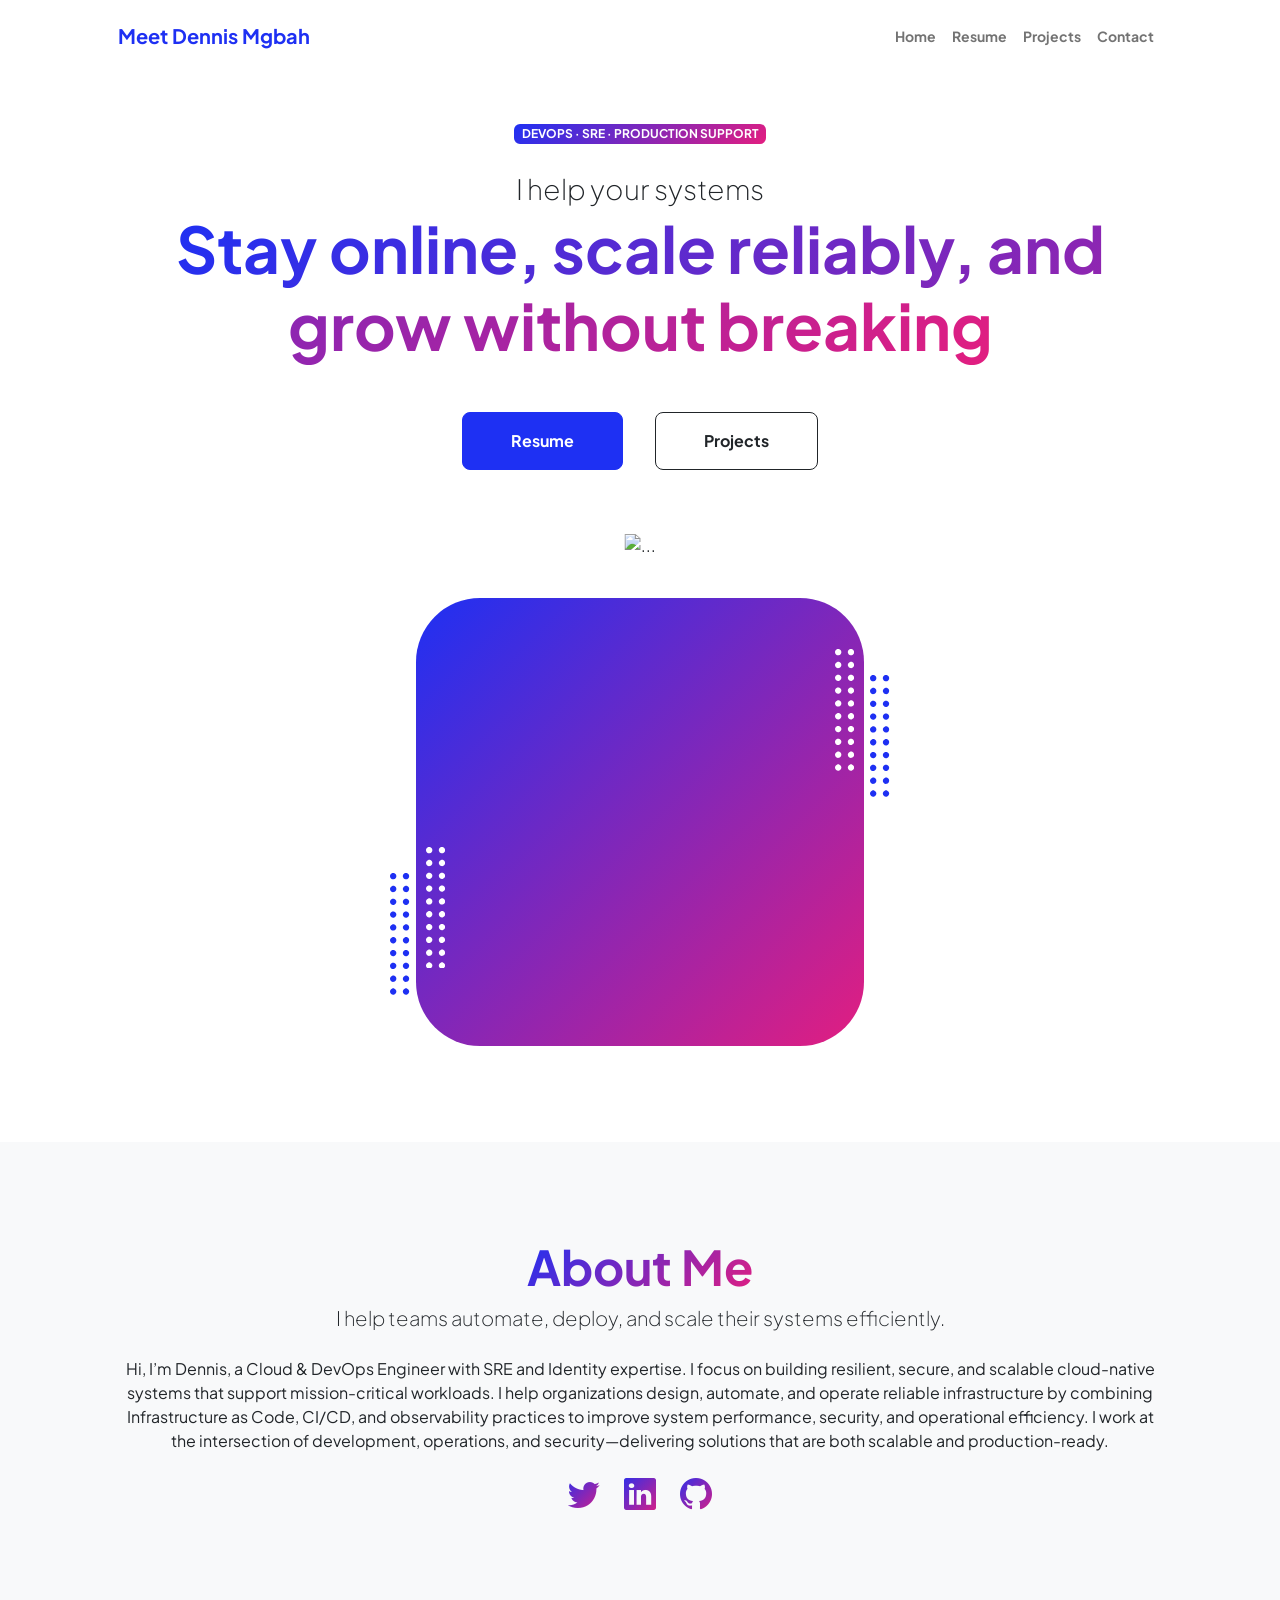
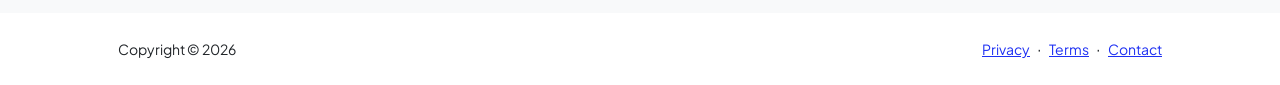
==== index.html @ 08bc6712 "Portfolio web-site init" ====
<!DOCTYPE html>
<html lang="en">
    <head>
        <meta charset="utf-8" />
        <meta name="viewport" content="width=device-width, initial-scale=1, shrink-to-fit=no" />
        <meta name="description" content="" />
        <meta name="author" content="" />
        <title>Personal - Start Bootstrap Theme</title>
        <!-- Favicon-->
        <link rel="icon" type="image/x-icon" href="assets/favicon.ico" />
        <!-- Custom Google font-->
        <link rel="preconnect" href="https://fonts.googleapis.com" />
        <link rel="preconnect" href="https://fonts.gstatic.com" crossorigin />
        <link href="https://fonts.googleapis.com/css2?family=Plus+Jakarta+Sans:wght@100;200;300;400;500;600;700;800;900&amp;display=swap" rel="stylesheet" />
        <!-- Bootstrap icons-->
        <link href="https://cdn.jsdelivr.net/npm/bootstrap-icons@1.8.1/font/bootstrap-icons.css" rel="stylesheet" />
        <!-- Core theme CSS (includes Bootstrap)-->
        <link href="css/styles.css" rel="stylesheet" />
    </head>

    <body class="d-flex flex-column h-100">
        <main class="flex-shrink-0">
            <!-- Navigation-->
            <nav class="navbar navbar-expand-lg navbar-light bg-white py-3">
                <div class="container px-5">
                    <a class="navbar-brand" href="index.html"><span class="fw-bolder text-primary">Meet Dennis Mgbah</span></a>
                    <button class="navbar-toggler" type="button" data-bs-toggle="collapse" data-bs-target="#navbarSupportedContent" aria-controls="navbarSupportedContent" aria-expanded="false" aria-label="Toggle navigation"><span class="navbar-toggler-icon"></span></button>
                    <div class="collapse navbar-collapse" id="navbarSupportedContent">
                        <ul class="navbar-nav ms-auto mb-2 mb-lg-0 small fw-bolder">
                            <li class="nav-item"><a class="nav-link" href="index.html">Home</a></li>
                            <!-- <li class="nav-item"><a class="nav-link" href="resume.html">Resume</a></li> -->
                            <li class="nav-item"><a class="nav-link" href="assets/resume.pdf" target="_blank" rel="noopener noreferrer">Resume</a></li>
                            <li class="nav-item"><a class="nav-link" href="projects.html">Projects</a></li>
                            <!-- <li class="nav-item"><a class="nav-link" href="contact.html">Contact</a></li> -->
                            <li class="nav-item"><a class="nav-link"  href="mailto:dennismgbah@gmail.com?subject=DevOps%20/%20SRE%20Opportunity&body=Hi%20there,%0D%0A%0D%0AI%20came%20across%20your%20portfolio%20and%20would%20like%20to%20connect%20regarding%20DevOps/SRE%20opportunities.%0D%0A%0D%0ARegards,">Contact</a></li>
                        </ul>
                    </div>
                </div>
            </nav>

            <!-- Header-->
            <header class="py-5">
                <div class="container px-5 pb-5">
                    <div class="row gx-5 align-items-center">
                        <div class="col-xxl-5">
                            <!-- Header text content-->
                            <div class="text-center text-xxl-start">
                                <div class="badge bg-gradient-primary-to-secondary text-white mb-4"><div class="text-uppercase">DevOps &middot; SRE &middot; Production Support</div></div>
                                <div class="fs-3 fw-light text-muted">I help your systems</div>
                                <h1 class="display-3 fw-bolder mb-5"><span class="text-gradient d-inline">Stay online, scale reliably, and grow without breaking</span></h1>
                                <div class="d-grid gap-3 d-sm-flex justify-content-sm-center justify-content-xxl-start mb-3">
                                    <a class="btn btn-primary btn-lg px-5 py-3 me-sm-3 fs-6 fw-bolder" href="assets/resume.pdf" target="_blank" rel="noopener noreferrer">Resume</a>
                                    <a class="btn btn-outline-dark btn-lg px-5 py-3 fs-6 fw-bolder" href="projects.html">Projects</a>
                                </div>
                            </div>
                        </div>
                        <div class="col-xxl-7">
                            <!-- Header profile picture-->
                            <div class="d-flex justify-content-center mt-5 mt-xxl-0">
                                <div class="profile bg-gradient-primary-to-secondary">

                                    <img class="profile-img" src="assets/profile.png" alt="..." />
                                    <div class="dots-1">
                                        <!-- SVG Dots-->
                                        <svg version="1.1" xmlns="http://www.w3.org/2000/svg" xmlns:xlink="http://www.w3.org/1999/xlink" x="0px" y="0px" viewBox="0 0 191.6 1215.4" style="enable-background: new 0 0 191.6 1215.4" xml:space="preserve">
                                            <g transform="translate(0.000000,1280.000000) scale(0.100000,-0.100000)">
                                                <path d="M227.7,12788.6c-105-35-200-141-222-248c-43-206,163-412,369-369c155,32,275,190,260,339c-11,105-90,213-190,262        C383.7,12801.6,289.7,12808.6,227.7,12788.6z"></path>
                                                <path d="M1507.7,12788.6c-151-50-253-216-222-362c25-119,136-230,254-255c194-41,395,142,375,339c-11,105-90,213-190,262        C1663.7,12801.6,1569.7,12808.6,1507.7,12788.6z"></path>
                                                <path d="M227.7,11508.6c-105-35-200-141-222-248c-43-206,163-412,369-369c155,32,275,190,260,339c-11,105-90,213-190,262        C383.7,11521.6,289.7,11528.6,227.7,11508.6z"></path>
                                                <path d="M1507.7,11508.6c-151-50-253-216-222-362c25-119,136-230,254-255c194-41,395,142,375,339c-11,105-90,213-190,262        C1663.7,11521.6,1569.7,11528.6,1507.7,11508.6z"></path>
                                                <path d="M227.7,10228.6c-105-35-200-141-222-248c-43-206,163-412,369-369c155,32,275,190,260,339c-11,105-90,213-190,262        C383.7,10241.6,289.7,10248.6,227.7,10228.6z"></path>
                                                <path d="M1507.7,10228.6c-105-35-200-141-222-248c-43-206,163-412,369-369c155,32,275,190,260,339c-11,105-90,213-190,262        C1663.7,10241.6,1569.7,10248.6,1507.7,10228.6z"></path>
                                                <path d="M227.7,8948.6c-105-35-200-141-222-248c-43-206,163-412,369-369c155,32,275,190,260,339c-11,105-90,213-190,262        C383.7,8961.6,289.7,8968.6,227.7,8948.6z"></path>
                                                <path d="M1507.7,8948.6c-105-35-200-141-222-248c-43-206,163-412,369-369c155,32,275,190,260,339c-11,105-90,213-190,262        C1663.7,8961.6,1569.7,8968.6,1507.7,8948.6z"></path>
                                                <path d="M227.7,7668.6c-105-35-200-141-222-248c-43-206,163-412,369-369c155,32,275,190,260,339c-11,105-90,213-190,262        C383.7,7681.6,289.7,7688.6,227.7,7668.6z"></path>
                                                <path d="M1507.7,7668.6c-105-35-200-141-222-248c-43-206,163-412,369-369c155,32,275,190,260,339c-11,105-90,213-190,262        C1663.7,7681.6,1569.7,7688.6,1507.7,7668.6z"></path>
                                                <path d="M227.7,6388.6c-105-35-200-141-222-248c-43-206,163-412,369-369c155,32,275,190,260,339c-11,105-90,213-190,262        C383.7,6401.6,289.7,6408.6,227.7,6388.6z"></path>
                                                <path d="M1507.7,6388.6c-105-35-200-141-222-248c-43-206,163-412,369-369c155,32,275,190,260,339c-11,105-90,213-190,262        C1663.7,6401.6,1569.7,6408.6,1507.7,6388.6z"></path>
                                                <path d="M227.7,5108.6c-105-35-200-141-222-248c-43-206,163-412,369-369c155,32,275,190,260,339c-11,105-90,213-190,262        C383.7,5121.6,289.7,5128.6,227.7,5108.6z"></path>
                                                <path d="M1507.7,5108.6c-105-35-200-141-222-248c-43-206,163-412,369-369c155,32,275,190,260,339c-11,105-90,213-190,262        C1663.7,5121.6,1569.7,5128.6,1507.7,5108.6z"></path>
                                                <path d="M227.7,3828.6c-105-35-200-141-222-248c-43-206,163-412,369-369c155,32,275,190,260,339c-11,105-90,213-190,262        C383.7,3841.6,289.7,3848.6,227.7,3828.6z"></path>
                                                <path d="M1507.7,3828.6c-105-35-200-141-222-248c-43-206,163-412,369-369c155,32,275,190,260,339c-11,105-90,213-190,262        C1663.7,3841.6,1569.7,3848.6,1507.7,3828.6z"></path>
                                                <path d="M227.7,2548.6c-105-35-200-141-222-248c-43-206,163-412,369-369c155,32,275,190,260,339c-11,105-90,213-190,262        C383.7,2561.6,289.7,2568.6,227.7,2548.6z"></path>
                                                <path d="M1507.7,2548.6c-105-35-200-141-222-248c-43-206,163-412,369-369c155,32,275,190,260,339c-11,105-90,213-190,262        C1663.7,2561.6,1569.7,2568.6,1507.7,2548.6z"></path>
                                                <path d="M227.7,1268.6c-105-35-200-141-222-248c-43-206,163-412,369-369c155,32,275,190,260,339c-11,105-90,213-190,262        C383.7,1281.6,289.7,1288.6,227.7,1268.6z"></path>
                                                <path d="M1507.7,1268.6c-105-35-200-141-222-248c-43-206,163-412,369-369c155,32,275,190,260,339c-11,105-90,213-190,262        C1663.7,1281.6,1569.7,1288.6,1507.7,1268.6z"></path>
                                            </g>
                                        </svg>
                                        <!-- END of SVG dots-->
                                    </div>
                                    <div class="dots-2">
                                        <!-- SVG Dots-->
                                        <svg version="1.1" xmlns="http://www.w3.org/2000/svg" xmlns:xlink="http://www.w3.org/1999/xlink" x="0px" y="0px" viewBox="0 0 191.6 1215.4" style="enable-background: new 0 0 191.6 1215.4" xml:space="preserve">
                                            <g transform="translate(0.000000,1280.000000) scale(0.100000,-0.100000)">
                                                <path d="M227.7,12788.6c-105-35-200-141-222-248c-43-206,163-412,369-369c155,32,275,190,260,339c-11,105-90,213-190,262        C383.7,12801.6,289.7,12808.6,227.7,12788.6z"></path>
                                                <path d="M1507.7,12788.6c-151-50-253-216-222-362c25-119,136-230,254-255c194-41,395,142,375,339c-11,105-90,213-190,262        C1663.7,12801.6,1569.7,12808.6,1507.7,12788.6z"></path>
                                                <path d="M227.7,11508.6c-105-35-200-141-222-248c-43-206,163-412,369-369c155,32,275,190,260,339c-11,105-90,213-190,262        C383.7,11521.6,289.7,11528.6,227.7,11508.6z"></path>
                                                <path d="M1507.7,11508.6c-151-50-253-216-222-362c25-119,136-230,254-255c194-41,395,142,375,339c-11,105-90,213-190,262        C1663.7,11521.6,1569.7,11528.6,1507.7,11508.6z"></path>
                                                <path d="M227.7,10228.6c-105-35-200-141-222-248c-43-206,163-412,369-369c155,32,275,190,260,339c-11,105-90,213-190,262        C383.7,10241.6,289.7,10248.6,227.7,10228.6z"></path>
                                                <path d="M1507.7,10228.6c-105-35-200-141-222-248c-43-206,163-412,369-369c155,32,275,190,260,339c-11,105-90,213-190,262        C1663.7,10241.6,1569.7,10248.6,1507.7,10228.6z"></path>
                                                <path d="M227.7,8948.6c-105-35-200-141-222-248c-43-206,163-412,369-369c155,32,275,190,260,339c-11,105-90,213-190,262        C383.7,8961.6,289.7,8968.6,227.7,8948.6z"></path>
                                                <path d="M1507.7,8948.6c-105-35-200-141-222-248c-43-206,163-412,369-369c155,32,275,190,260,339c-11,105-90,213-190,262        C1663.7,8961.6,1569.7,8968.6,1507.7,8948.6z"></path>
                                                <path d="M227.7,7668.6c-105-35-200-141-222-248c-43-206,163-412,369-369c155,32,275,190,260,339c-11,105-90,213-190,262        C383.7,7681.6,289.7,7688.6,227.7,7668.6z"></path>
                                                <path d="M1507.7,7668.6c-105-35-200-141-222-248c-43-206,163-412,369-369c155,32,275,190,260,339c-11,105-90,213-190,262        C1663.7,7681.6,1569.7,7688.6,1507.7,7668.6z"></path>
                                                <path d="M227.7,6388.6c-105-35-200-141-222-248c-43-206,163-412,369-369c155,32,275,190,260,339c-11,105-90,213-190,262        C383.7,6401.6,289.7,6408.6,227.7,6388.6z"></path>
                                                <path d="M1507.7,6388.6c-105-35-200-141-222-248c-43-206,163-412,369-369c155,32,275,190,260,339c-11,105-90,213-190,262        C1663.7,6401.6,1569.7,6408.6,1507.7,6388.6z"></path>
                                                <path d="M227.7,5108.6c-105-35-200-141-222-248c-43-206,163-412,369-369c155,32,275,190,260,339c-11,105-90,213-190,262        C383.7,5121.6,289.7,5128.6,227.7,5108.6z"></path>
                                                <path d="M1507.7,5108.6c-105-35-200-141-222-248c-43-206,163-412,369-369c155,32,275,190,260,339c-11,105-90,213-190,262        C1663.7,5121.6,1569.7,5128.6,1507.7,5108.6z"></path>
                                                <path d="M227.7,3828.6c-105-35-200-141-222-248c-43-206,163-412,369-369c155,32,275,190,260,339c-11,105-90,213-190,262        C383.7,3841.6,289.7,3848.6,227.7,3828.6z"></path>
                                                <path d="M1507.7,3828.6c-105-35-200-141-222-248c-43-206,163-412,369-369c155,32,275,190,260,339c-11,105-90,213-190,262        C1663.7,3841.6,1569.7,3848.6,1507.7,3828.6z"></path>
                                                <path d="M227.7,2548.6c-105-35-200-141-222-248c-43-206,163-412,369-369c155,32,275,190,260,339c-11,105-90,213-190,262        C383.7,2561.6,289.7,2568.6,227.7,2548.6z"></path>
                                                <path d="M1507.7,2548.6c-105-35-200-141-222-248c-43-206,163-412,369-369c155,32,275,190,260,339c-11,105-90,213-190,262        C1663.7,2561.6,1569.7,2568.6,1507.7,2548.6z"></path>
                                                <path d="M227.7,1268.6c-105-35-200-141-222-248c-43-206,163-412,369-369c155,32,275,190,260,339c-11,105-90,213-190,262        C383.7,1281.6,289.7,1288.6,227.7,1268.6z"></path>
                                                <path d="M1507.7,1268.6c-105-35-200-141-222-248c-43-206,163-412,369-369c155,32,275,190,260,339c-11,105-90,213-190,262        C1663.7,1281.6,1569.7,1288.6,1507.7,1268.6z"></path>
                                            </g>
                                        </svg>
                                        <!-- END of SVG dots-->
                                    </div>
                                    <div class="dots-3">
                                        <!-- SVG Dots-->
                                        <svg version="1.1" xmlns="http://www.w3.org/2000/svg" xmlns:xlink="http://www.w3.org/1999/xlink" x="0px" y="0px" viewBox="0 0 191.6 1215.4" style="enable-background: new 0 0 191.6 1215.4" xml:space="preserve">
                                            <g transform="translate(0.000000,1280.000000) scale(0.100000,-0.100000)">
                                                <path d="M227.7,12788.6c-105-35-200-141-222-248c-43-206,163-412,369-369c155,32,275,190,260,339c-11,105-90,213-190,262        C383.7,12801.6,289.7,12808.6,227.7,12788.6z"></path>
                                                <path d="M1507.7,12788.6c-151-50-253-216-222-362c25-119,136-230,254-255c194-41,395,142,375,339c-11,105-90,213-190,262        C1663.7,12801.6,1569.7,12808.6,1507.7,12788.6z"></path>
                                                <path d="M227.7,11508.6c-105-35-200-141-222-248c-43-206,163-412,369-369c155,32,275,190,260,339c-11,105-90,213-190,262        C383.7,11521.6,289.7,11528.6,227.7,11508.6z"></path>
                                                <path d="M1507.7,11508.6c-151-50-253-216-222-362c25-119,136-230,254-255c194-41,395,142,375,339c-11,105-90,213-190,262        C1663.7,11521.6,1569.7,11528.6,1507.7,11508.6z"></path>
                                                <path d="M227.7,10228.6c-105-35-200-141-222-248c-43-206,163-412,369-369c155,32,275,190,260,339c-11,105-90,213-190,262        C383.7,10241.6,289.7,10248.6,227.7,10228.6z"></path>
                                                <path d="M1507.7,10228.6c-105-35-200-141-222-248c-43-206,163-412,369-369c155,32,275,190,260,339c-11,105-90,213-190,262        C1663.7,10241.6,1569.7,10248.6,1507.7,10228.6z"></path>
                                                <path d="M227.7,8948.6c-105-35-200-141-222-248c-43-206,163-412,369-369c155,32,275,190,260,339c-11,105-90,213-190,262        C383.7,8961.6,289.7,8968.6,227.7,8948.6z"></path>
                                                <path d="M1507.7,8948.6c-105-35-200-141-222-248c-43-206,163-412,369-369c155,32,275,190,260,339c-11,105-90,213-190,262        C1663.7,8961.6,1569.7,8968.6,1507.7,8948.6z"></path>
                                                <path d="M227.7,7668.6c-105-35-200-141-222-248c-43-206,163-412,369-369c155,32,275,190,260,339c-11,105-90,213-190,262        C383.7,7681.6,289.7,7688.6,227.7,7668.6z"></path>
                                                <path d="M1507.7,7668.6c-105-35-200-141-222-248c-43-206,163-412,369-369c155,32,275,190,260,339c-11,105-90,213-190,262        C1663.7,7681.6,1569.7,7688.6,1507.7,7668.6z"></path>
                                                <path d="M227.7,6388.6c-105-35-200-141-222-248c-43-206,163-412,369-369c155,32,275,190,260,339c-11,105-90,213-190,262        C383.7,6401.6,289.7,6408.6,227.7,6388.6z"></path>
                                                <path d="M1507.7,6388.6c-105-35-200-141-222-248c-43-206,163-412,369-369c155,32,275,190,260,339c-11,105-90,213-190,262        C1663.7,6401.6,1569.7,6408.6,1507.7,6388.6z"></path>
                                                <path d="M227.7,5108.6c-105-35-200-141-222-248c-43-206,163-412,369-369c155,32,275,190,260,339c-11,105-90,213-190,262        C383.7,5121.6,289.7,5128.6,227.7,5108.6z"></path>
                                                <path d="M1507.7,5108.6c-105-35-200-141-222-248c-43-206,163-412,369-369c155,32,275,190,260,339c-11,105-90,213-190,262        C1663.7,5121.6,1569.7,5128.6,1507.7,5108.6z"></path>
                                                <path d="M227.7,3828.6c-105-35-200-141-222-248c-43-206,163-412,369-369c155,32,275,190,260,339c-11,105-90,213-190,262        C383.7,3841.6,289.7,3848.6,227.7,3828.6z"></path>
                                                <path d="M1507.7,3828.6c-105-35-200-141-222-248c-43-206,163-412,369-369c155,32,275,190,260,339c-11,105-90,213-190,262        C1663.7,3841.6,1569.7,3848.6,1507.7,3828.6z"></path>
                                                <path d="M227.7,2548.6c-105-35-200-141-222-248c-43-206,163-412,369-369c155,32,275,190,260,339c-11,105-90,213-190,262        C383.7,2561.6,289.7,2568.6,227.7,2548.6z"></path>
                                                <path d="M1507.7,2548.6c-105-35-200-141-222-248c-43-206,163-412,369-369c155,32,275,190,260,339c-11,105-90,213-190,262        C1663.7,2561.6,1569.7,2568.6,1507.7,2548.6z"></path>
                                                <path d="M227.7,1268.6c-105-35-200-141-222-248c-43-206,163-412,369-369c155,32,275,190,260,339c-11,105-90,213-190,262        C383.7,1281.6,289.7,1288.6,227.7,1268.6z"></path>
                                                <path d="M1507.7,1268.6c-105-35-200-141-222-248c-43-206,163-412,369-369c155,32,275,190,260,339c-11,105-90,213-190,262        C1663.7,1281.6,1569.7,1288.6,1507.7,1268.6z"></path>
                                            </g>
                                        </svg>
                                        <!-- END of SVG dots-->
                                    </div>
                                    <div class="dots-4">
                                        <!-- SVG Dots-->
                                        <svg version="1.1" xmlns="http://www.w3.org/2000/svg" xmlns:xlink="http://www.w3.org/1999/xlink" x="0px" y="0px" viewBox="0 0 191.6 1215.4" style="enable-background: new 0 0 191.6 1215.4" xml:space="preserve">
                                            <g transform="translate(0.000000,1280.000000) scale(0.100000,-0.100000)">
                                                <path d="M227.7,12788.6c-105-35-200-141-222-248c-43-206,163-412,369-369c155,32,275,190,260,339c-11,105-90,213-190,262        C383.7,12801.6,289.7,12808.6,227.7,12788.6z"></path>
                                                <path d="M1507.7,12788.6c-151-50-253-216-222-362c25-119,136-230,254-255c194-41,395,142,375,339c-11,105-90,213-190,262        C1663.7,12801.6,1569.7,12808.6,1507.7,12788.6z"></path>
                                                <path d="M227.7,11508.6c-105-35-200-141-222-248c-43-206,163-412,369-369c155,32,275,190,260,339c-11,105-90,213-190,262        C383.7,11521.6,289.7,11528.6,227.7,11508.6z"></path>
                                                <path d="M1507.7,11508.6c-151-50-253-216-222-362c25-119,136-230,254-255c194-41,395,142,375,339c-11,105-90,213-190,262        C1663.7,11521.6,1569.7,11528.6,1507.7,11508.6z"></path>
                                                <path d="M227.7,10228.6c-105-35-200-141-222-248c-43-206,163-412,369-369c155,32,275,190,260,339c-11,105-90,213-190,262        C383.7,10241.6,289.7,10248.6,227.7,10228.6z"></path>
                                                <path d="M1507.7,10228.6c-105-35-200-141-222-248c-43-206,163-412,369-369c155,32,275,190,260,339c-11,105-90,213-190,262        C1663.7,10241.6,1569.7,10248.6,1507.7,10228.6z"></path>
                                                <path d="M227.7,8948.6c-105-35-200-141-222-248c-43-206,163-412,369-369c155,32,275,190,260,339c-11,105-90,213-190,262        C383.7,8961.6,289.7,8968.6,227.7,8948.6z"></path>
                                                <path d="M1507.7,8948.6c-105-35-200-141-222-248c-43-206,163-412,369-369c155,32,275,190,260,339c-11,105-90,213-190,262        C1663.7,8961.6,1569.7,8968.6,1507.7,8948.6z"></path>
                                                <path d="M227.7,7668.6c-105-35-200-141-222-248c-43-206,163-412,369-369c155,32,275,190,260,339c-11,105-90,213-190,262        C383.7,7681.6,289.7,7688.6,227.7,7668.6z"></path>
                                                <path d="M1507.7,7668.6c-105-35-200-141-222-248c-43-206,163-412,369-369c155,32,275,190,260,339c-11,105-90,213-190,262        C1663.7,7681.6,1569.7,7688.6,1507.7,7668.6z"></path>
                                                <path d="M227.7,6388.6c-105-35-200-141-222-248c-43-206,163-412,369-369c155,32,275,190,260,339c-11,105-90,213-190,262        C383.7,6401.6,289.7,6408.6,227.7,6388.6z"></path>
                                                <path d="M1507.7,6388.6c-105-35-200-141-222-248c-43-206,163-412,369-369c155,32,275,190,260,339c-11,105-90,213-190,262        C1663.7,6401.6,1569.7,6408.6,1507.7,6388.6z"></path>
                                                <path d="M227.7,5108.6c-105-35-200-141-222-248c-43-206,163-412,369-369c155,32,275,190,260,339c-11,105-90,213-190,262        C383.7,5121.6,289.7,5128.6,227.7,5108.6z"></path>
                                                <path d="M1507.7,5108.6c-105-35-200-141-222-248c-43-206,163-412,369-369c155,32,275,190,260,339c-11,105-90,213-190,262        C1663.7,5121.6,1569.7,5128.6,1507.7,5108.6z"></path>
                                                <path d="M227.7,3828.6c-105-35-200-141-222-248c-43-206,163-412,369-369c155,32,275,190,260,339c-11,105-90,213-190,262        C383.7,3841.6,289.7,3848.6,227.7,3828.6z"></path>
                                                <path d="M1507.7,3828.6c-105-35-200-141-222-248c-43-206,163-412,369-369c155,32,275,190,260,339c-11,105-90,213-190,262        C1663.7,3841.6,1569.7,3848.6,1507.7,3828.6z"></path>
                                                <path d="M227.7,2548.6c-105-35-200-141-222-248c-43-206,163-412,369-369c155,32,275,190,260,339c-11,105-90,213-190,262        C383.7,2561.6,289.7,2568.6,227.7,2548.6z"></path>
                                                <path d="M1507.7,2548.6c-105-35-200-141-222-248c-43-206,163-412,369-369c155,32,275,190,260,339c-11,105-90,213-190,262        C1663.7,2561.6,1569.7,2568.6,1507.7,2548.6z"></path>
                                                <path d="M227.7,1268.6c-105-35-200-141-222-248c-43-206,163-412,369-369c155,32,275,190,260,339c-11,105-90,213-190,262        C383.7,1281.6,289.7,1288.6,227.7,1268.6z"></path>
                                                <path d="M1507.7,1268.6c-105-35-200-141-222-248c-43-206,163-412,369-369c155,32,275,190,260,339c-11,105-90,213-190,262        C1663.7,1281.6,1569.7,1288.6,1507.7,1268.6z"></path>
                                            </g>
                                        </svg>
                                        <!-- END of SVG dots-->
                                    </div>
                                </div>
                            </div>
                        </div>
                    </div>
                </div>
            </header>

            <!-- About Section-->
            <section class="bg-light py-5">
                <div class="container px-5">
                    <div class="row gx-5 justify-content-center">
                        <div class="col-xxl-8">
                            <div class="text-center my-5">
                                <h2 class="display-5 fw-bolder"><span class="text-gradient d-inline">About Me</span></h2>
                                <p class="lead fw-light mb-4">I help teams automate, deploy, and scale their systems efficiently.</p>
                                <p class="text-muted">
                                    Hi, I’m Dennis, a Cloud & DevOps Engineer with SRE and Identity expertise. I focus on building resilient, secure, and scalable cloud-native systems that support mission-critical workloads.

                                    I help organizations design, automate, and operate reliable infrastructure by combining Infrastructure as Code, CI/CD, and observability practices to improve system performance, security, and operational efficiency.

                                    I work at the intersection of development, operations, and security—delivering solutions that are both scalable and production-ready.
                                </p>
                                <div class="d-flex justify-content-center fs-2 gap-4">
                                    <a class="text-gradient" href="#!"><i class="bi bi-twitter"></i></a>
                                    <a class="text-gradient" href="https://www.linkedin.com/in/dennis-mgbah/" target="_blank"><i class="bi bi-linkedin"></i></a>
                                    <a class="text-gradient" href="https://github.com/dehnis-io?tab=repositories" target="_blank"><i class="bi bi-github"></i></a>
                                </div>
                            </div>
                        </div>
                    </div>
                </div>
            </section>
        </main>
        <!-- Footer-->
        <footer class="bg-white py-4 mt-auto">
            <div class="container px-5">
                <div class="row align-items-center justify-content-between flex-column flex-sm-row">
                    <div class="col-auto"><div class="small m-0">Copyright &copy; 2026</div></div>
                    <div class="col-auto">
                        <a class="small" href="#!">Privacy</a>
                        <span class="mx-1">&middot;</span>
                        <a class="small" href="#!">Terms</a>
                        <span class="mx-1">&middot;</span>
                        <a class="small"  href="mailto:yourname@gmail.com?subject=DevOps%20/%20SRE%20Opportunity&body=Hi%20there,%0D%0A%0D%0AI%20came%20across%20your%20portfolio%20and%20would%20like%20to%20connect%20regarding%20DevOps/SRE%20opportunities.%0D%0A%0D%0ARegards,">Contact</a>
                    </div>
                </div>
            </div>
        </footer>
        <!-- Bootstrap core JS-->
        <script src="https://cdn.jsdelivr.net/npm/bootstrap@5.2.3/dist/js/bootstrap.bundle.min.js"></script>
        <!-- Core theme JS-->
        <script src="js/scripts.js"></script>
    </body>
</html>
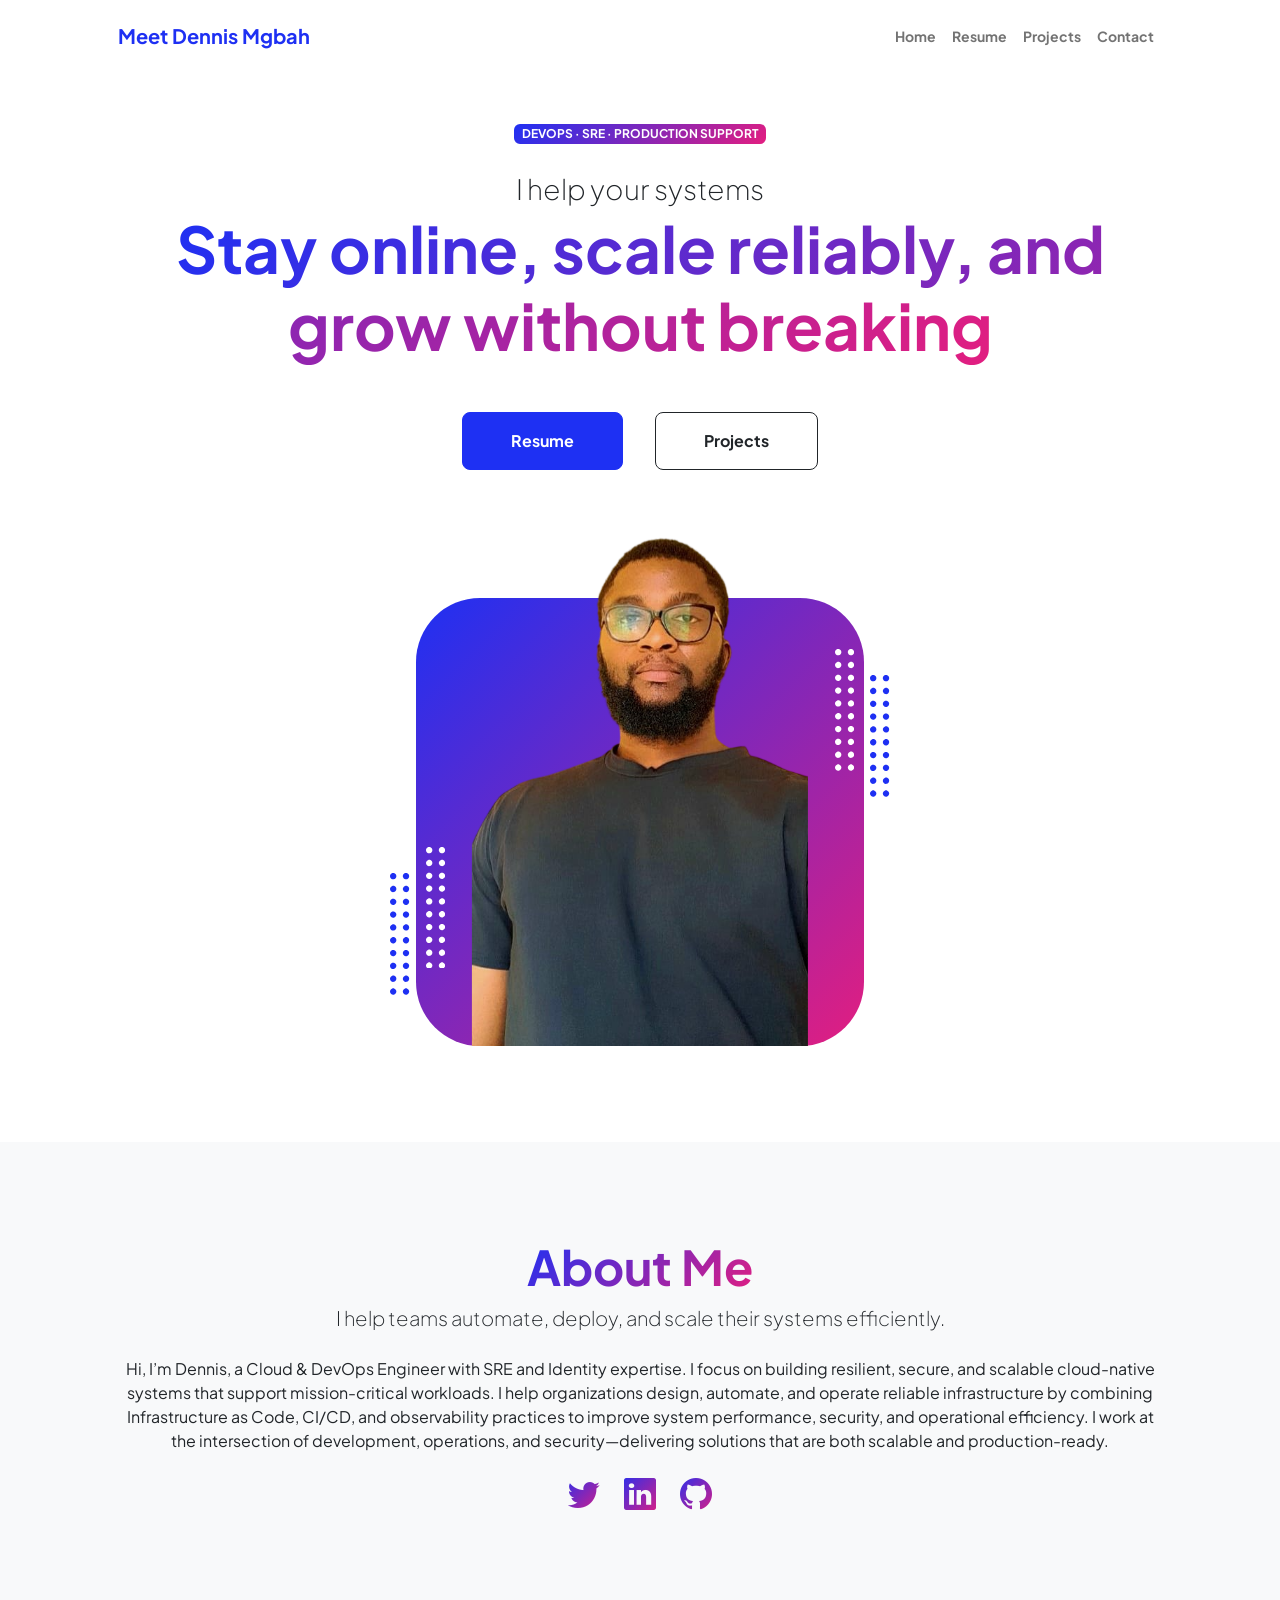
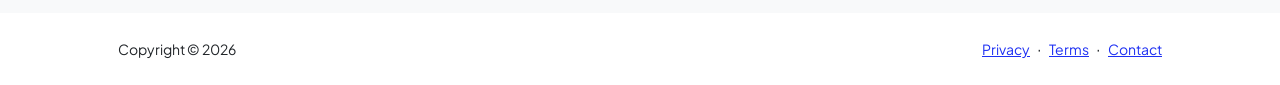
==== commit b6ef4d49: "Review portfolio website" ====
--- a/index.html
+++ b/index.html
@@ -59,7 +59,7 @@
                             <div class="d-flex justify-content-center mt-5 mt-xxl-0">
                                 <div class="profile bg-gradient-primary-to-secondary">
 
-                                    <img class="profile-img" src="assets/profile.png" alt="..." />
+                                    <img class="profile-img" src="assets/profile-image-3.png" alt="..." />
                                     <div class="dots-1">
                                         <!-- SVG Dots-->
                                         <svg version="1.1" xmlns="http://www.w3.org/2000/svg" xmlns:xlink="http://www.w3.org/1999/xlink" x="0px" y="0px" viewBox="0 0 191.6 1215.4" style="enable-background: new 0 0 191.6 1215.4" xml:space="preserve">
